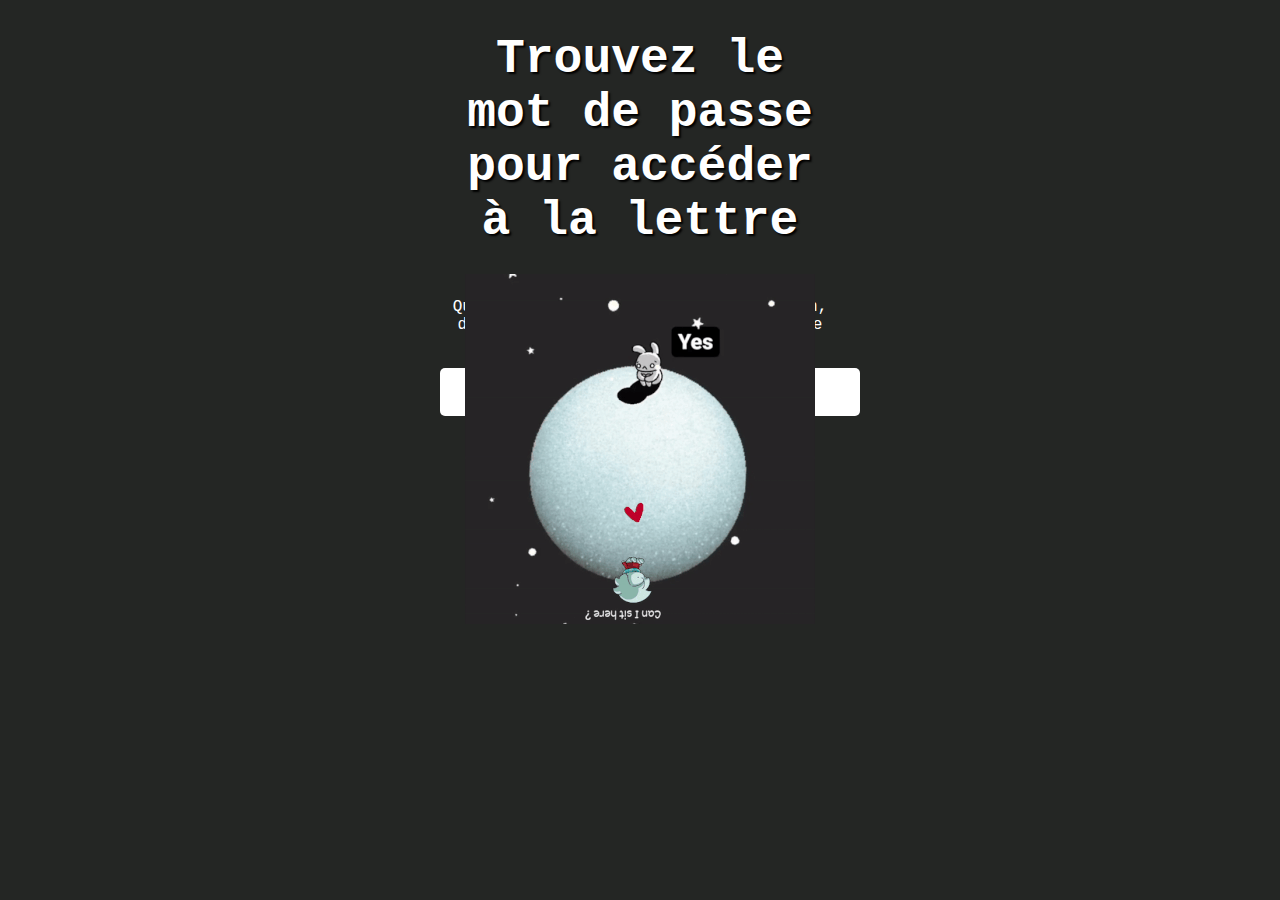
==== enigme.html @ b3e9337b "Update enigme.html" ====
<!DOCTYPE html>
<html>
  <head>
    <meta charset="UTF-8">
    <title>Enigme</title>
    <link rel="stylesheet" href="style-enigme.css">
  </head>
  <body>
  <div>  <form action="lettre.html" method="post">
      <h1>Trouvez le mot de passe pour accéder à la lettre</h1>
      <p>Qu'est-ce qui a quatre pattes le matin, deux pattes le midi et trois pattes le soir ?</p>
      <input type="text" name="password" id="password">
      <button type="submit">Soumettre</button>
    </form></div>
    
    <p style="margin-bottom: 100px;"><br><br><br><br></p>
    <div class="gif-container">
      <p><br><br><br><br><br><br><br></p>
      <img src="pando2.gif" alt="gif image">
      <p><br><br><br><br></p>
      <p style="margin-bottom: 100px;"><br><br><br><br></p>
</div>

    <script src="script-enigme.js"></script>
  </body>
</html>
---- style-enigme.css ----
body {
  background-color: #242624;
  color: #fff;
  font-family: 'Courier New', Courier, monospace;
}

.container {
  max-width: 800px;
  margin: 0 auto;
  padding: 30px;
}

h1 {
  font-size: 48px;
  text-align: center;
  margin-bottom: 50px;
  text-shadow: 2px 2px 2px #000;
}

form {
  max-width: 400px;
  margin: 0 auto;
  text-align: center;
}

label {
  display: block;
  font-size: 24px;
  margin-bottom: 20px;
}

input[type="text"] {
  font-size: 24px;
  padding: 10px;
  width: 100%;
  border-radius: 5px;
  border: none;
  margin-bottom: 20px;
}

button[type="submit"] {
  background-color: #333;
  color: #fff;
  font-size: 24px;
  padding: 10px 20px;
  border: none;
  border-radius: 5px;
  cursor: pointer;
  transition: background-color 0.3s ease;
}

button[type="submit"]:hover {
  background-color: #666;
}

.gif-container {
  position: fixed;
  bottom: 0;
  left: 50%;
  transform: translateX(-50%);
  z-index: 999;
}

.gif-container img {
  display: block;
 
}
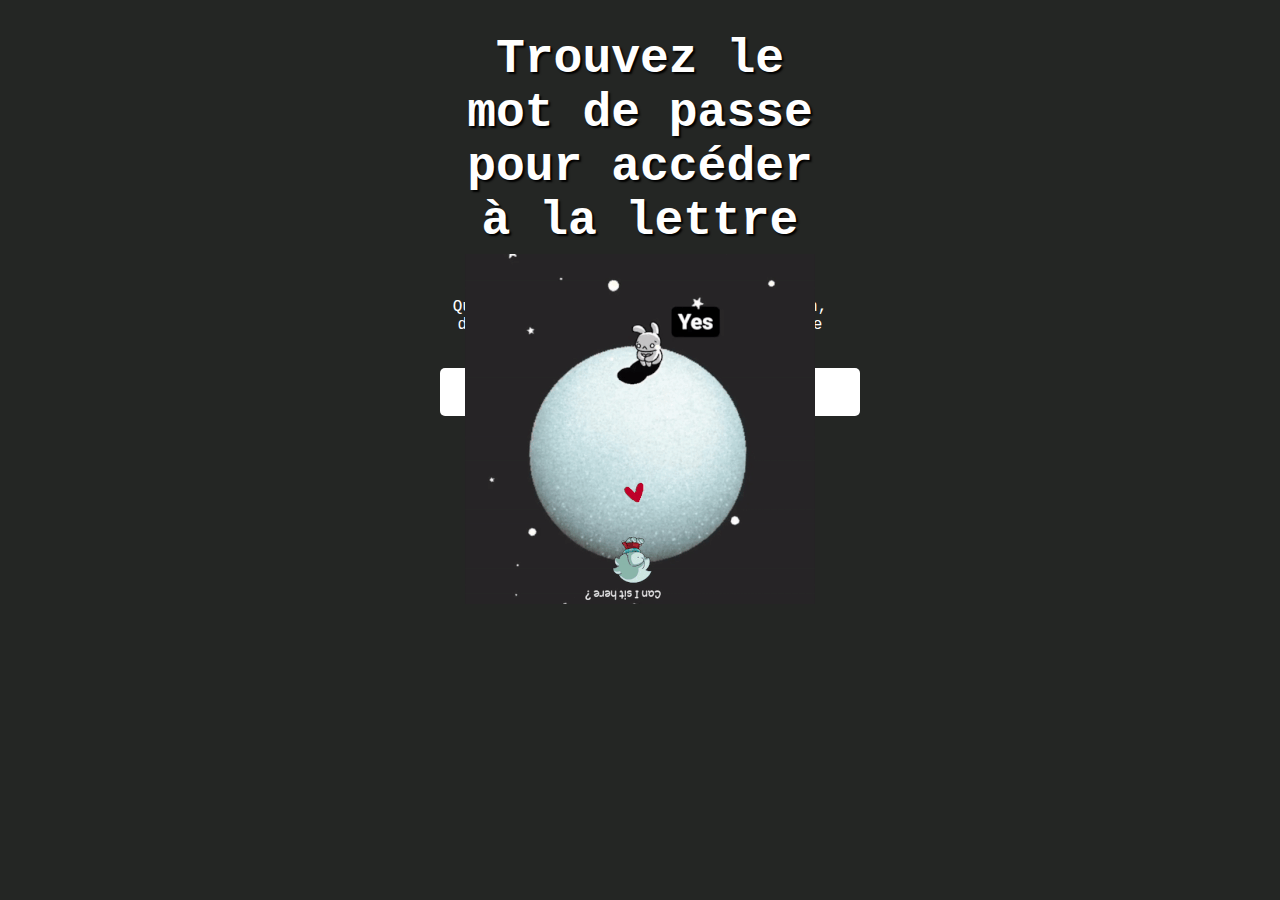
==== commit 91fcb7e7: "Update enigme.html" ====
--- a/enigme.html
+++ b/enigme.html
@@ -13,9 +13,10 @@
       <button type="submit">Soumettre</button>
     </form></div>
     
-    <p style="margin-bottom: 100px;"><br><br><br><br></p>
+    
     <div class="gif-container">
       <p><br><br><br><br><br><br><br></p>
+      <p style="margin-bottom: 100px;"><br><br><br><br></p>
       <img src="pando2.gif" alt="gif image">
       <p><br><br><br><br></p>
       <p style="margin-bottom: 100px;"><br><br><br><br></p>
--- a/style-enigme.css
+++ b/style-enigme.css
@@ -59,6 +59,8 @@
   left: 50%;
   transform: translateX(-50%);
   z-index: 999;
+  margin-bottom: 20px; /* Ajoute une marge de 20px en bas */
+  margin-top: 20px; /* Ajoute une marge de 20px en bas */
 }
 
 .gif-container img {
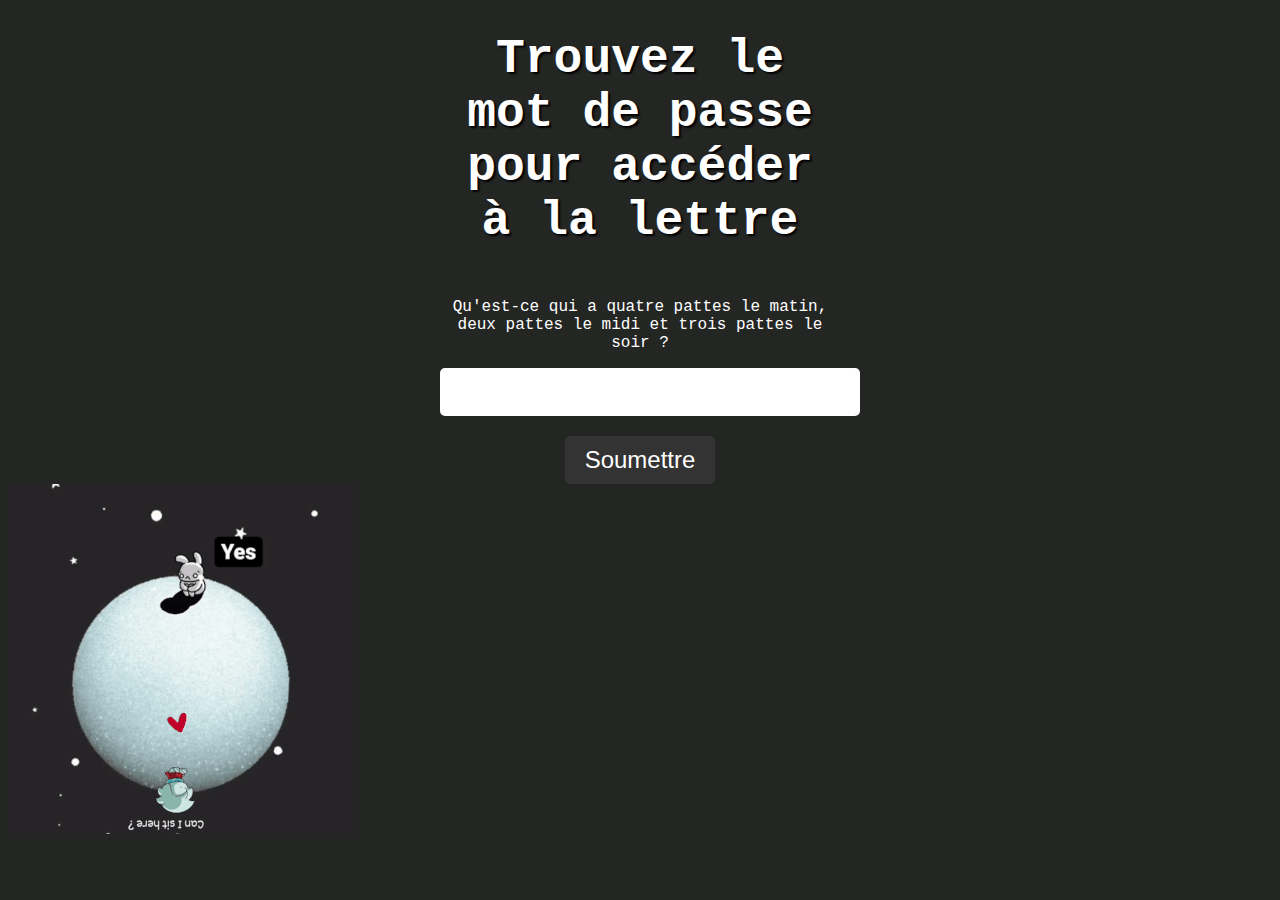
==== commit e1922aaf: "Update enigme.html" ====
--- a/enigme.html
+++ b/enigme.html
@@ -6,7 +6,7 @@
     <link rel="stylesheet" href="style-enigme.css">
   </head>
   <body>
-  <div>  <form action="lettre.html" method="post">
+  <div>  <form action="mosaic.html" method="post">
       <h1>Trouvez le mot de passe pour accéder à la lettre</h1>
       <p>Qu'est-ce qui a quatre pattes le matin, deux pattes le midi et trois pattes le soir ?</p>
       <input type="text" name="password" id="password">
@@ -15,11 +15,9 @@
     
     
     <div class="gif-container">
-      <p><br><br><br><br><br><br><br></p>
-      <p style="margin-bottom: 100px;"><br><br><br><br></p>
+     
       <img src="pando2.gif" alt="gif image">
-      <p><br><br><br><br></p>
-      <p style="margin-bottom: 100px;"><br><br><br><br></p>
+      
 </div>
 
     <script src="script-enigme.js"></script>
--- a/style-enigme.css
+++ b/style-enigme.css
@@ -53,18 +53,5 @@
   background-color: #666;
 }
 
-.gif-container {
-  position: fixed;
-  bottom: 0;
-  left: 50%;
-  transform: translateX(-50%);
-  z-index: 999;
-  margin-bottom: 20px; /* Ajoute une marge de 20px en bas */
-  margin-top: 20px; /* Ajoute une marge de 20px en bas */
-}
 
-.gif-container img {
-  display: block;
- 
-}
 
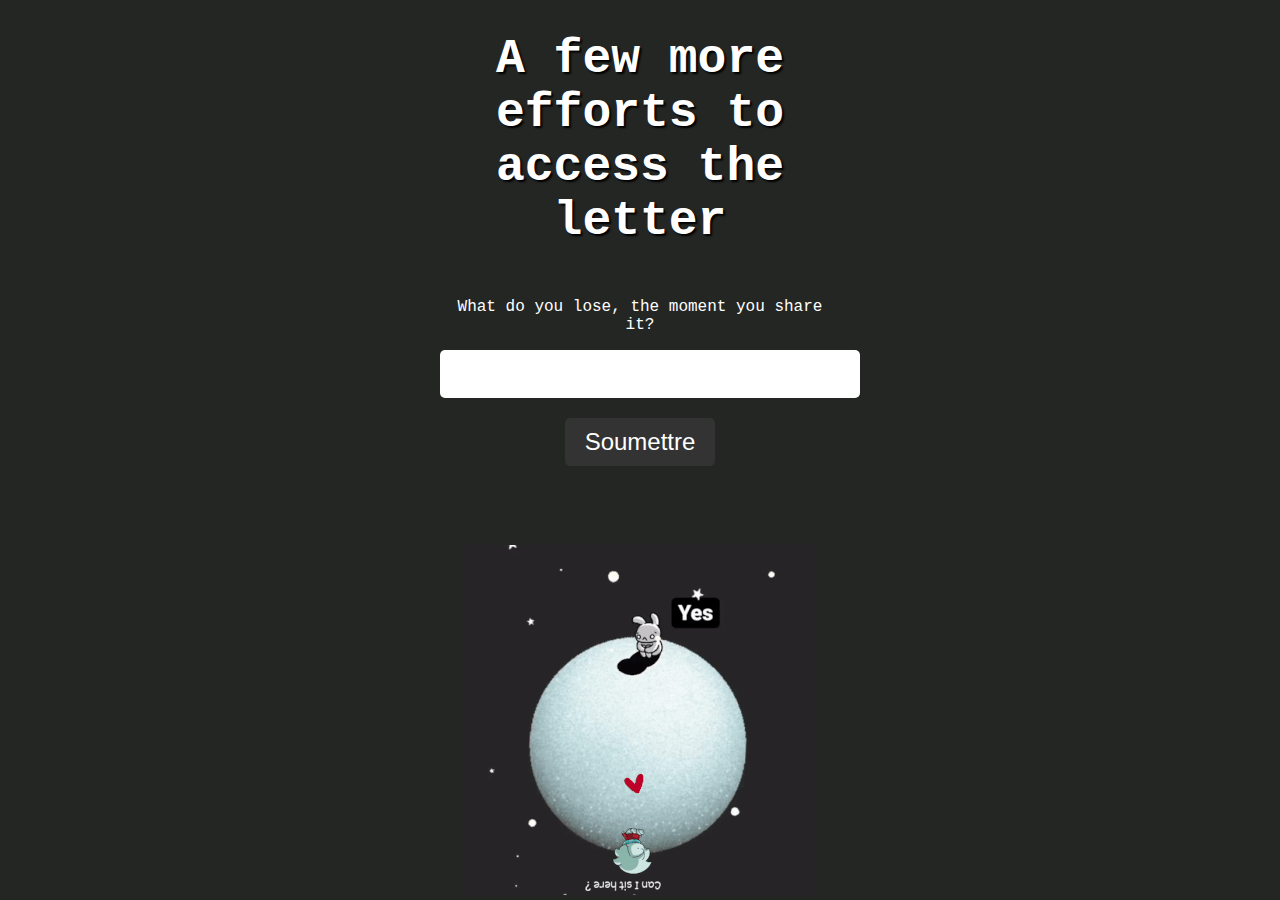
==== commit adfa5110: "Update enigme.html" ====
--- a/enigme.html
+++ b/enigme.html
@@ -7,8 +7,8 @@
   </head>
   <body>
   <div>  <form action="mosaic.html" method="post">
-      <h1>Trouvez le mot de passe pour accéder à la lettre</h1>
-      <p>Qu'est-ce qui a quatre pattes le matin, deux pattes le midi et trois pattes le soir ?</p>
+      <h1>A few more efforts to access the letter</h1>
+      <p>What do you lose, the moment you share it?</p>
       <input type="text" name="password" id="password">
       <button type="submit">Soumettre</button>
     </form></div>
--- a/style-enigme.css
+++ b/style-enigme.css
@@ -54,4 +54,13 @@
 }
 
 
+.gif-container {
+  position: fixed;
+  bottom: 0;
+  left: 50%;
+  transform: translateX(-50%);
+  z-index: 999;
+  margin-top: 50px; /* ajouter une marge supérieure pour éviter le chevauchement */
+}
 
+
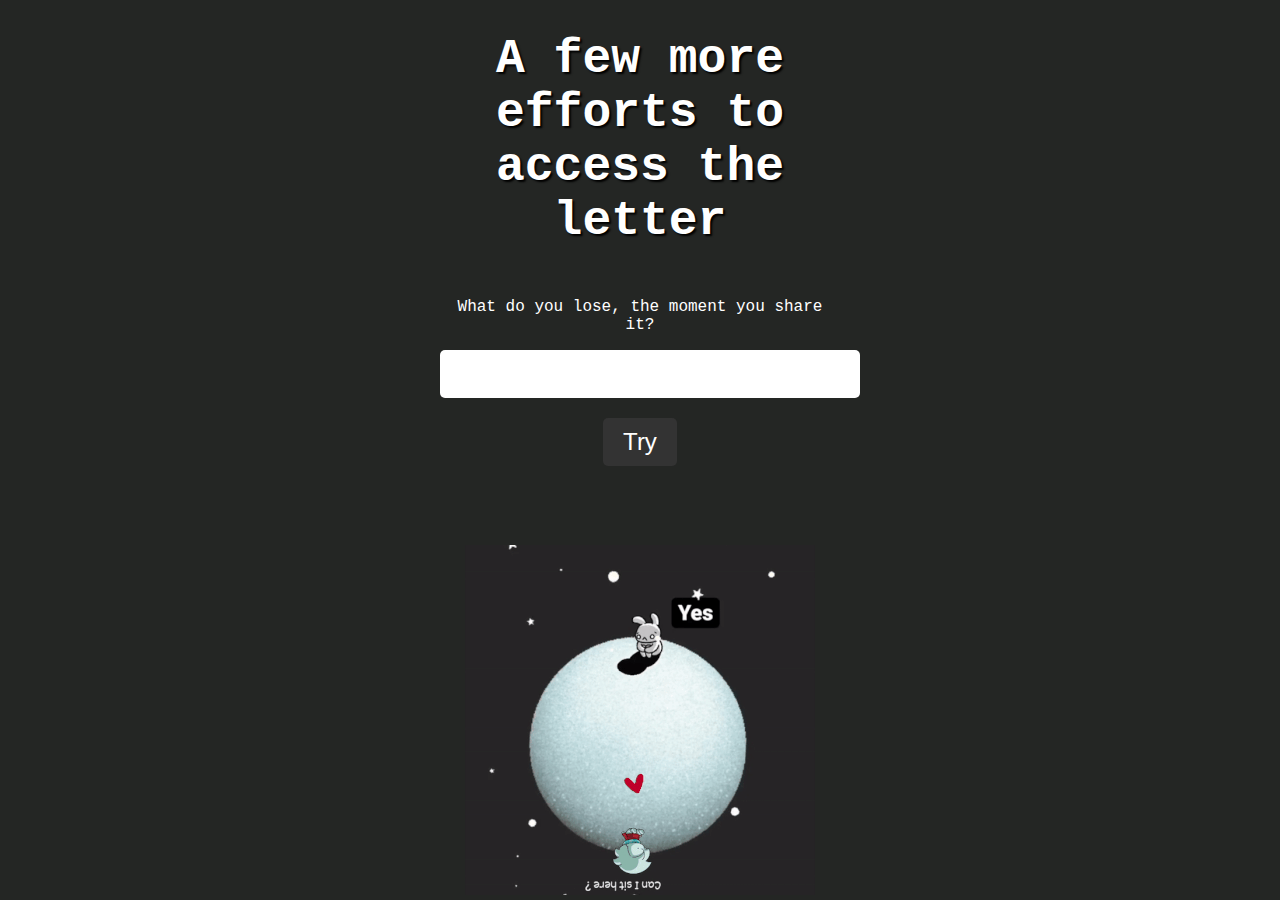
==== commit 6b4c5d3d: "Update enigme.html" ====
--- a/enigme.html
+++ b/enigme.html
@@ -10,7 +10,7 @@
       <h1>A few more efforts to access the letter</h1>
       <p>What do you lose, the moment you share it?</p>
       <input type="text" name="password" id="password">
-      <button type="submit">Soumettre</button>
+      <button type="submit">Try</button>
     </form></div>
     
     
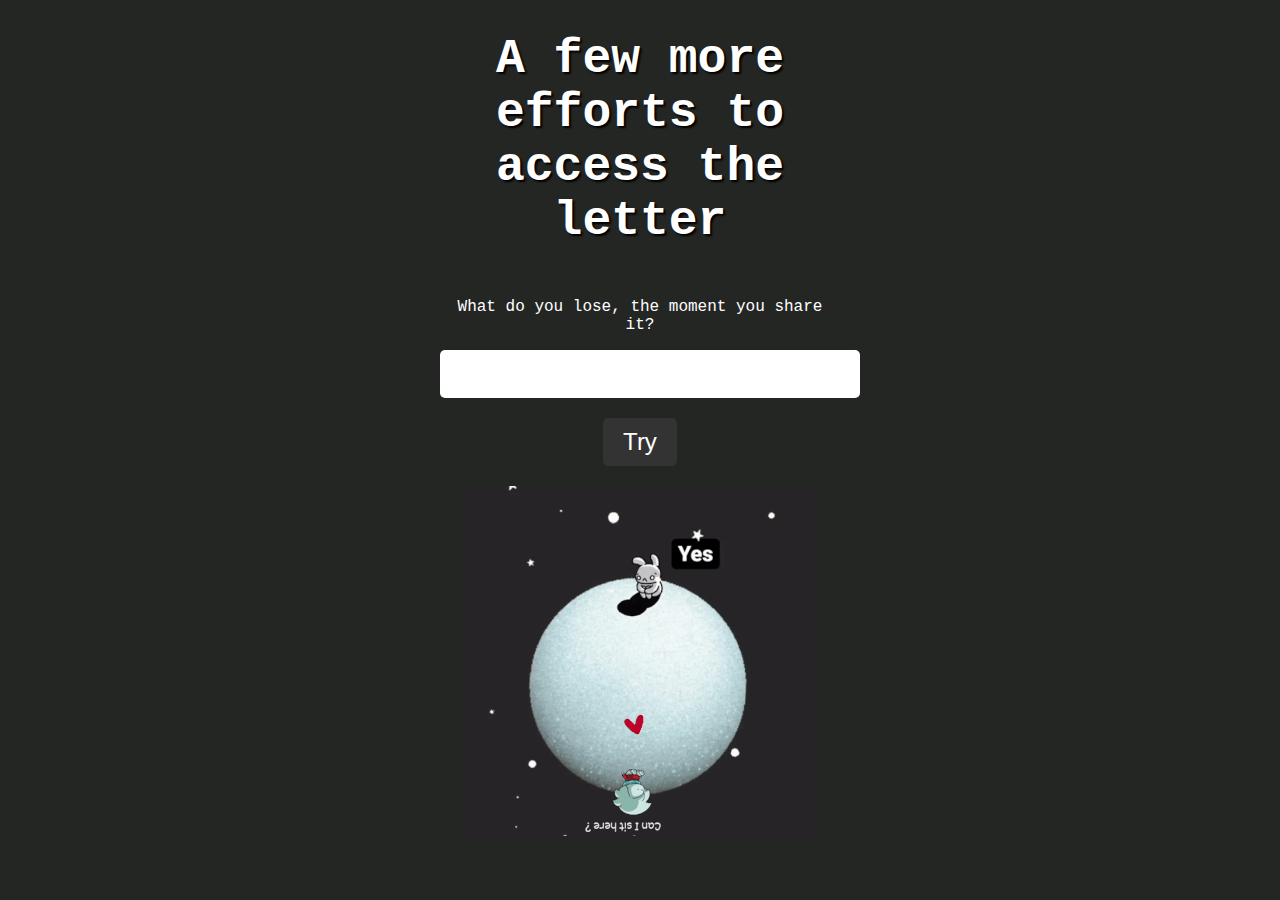
==== commit 152ff7fc: "Update enigme.html" ====
--- a/enigme.html
+++ b/enigme.html
@@ -3,6 +3,10 @@
   <head>
     <meta charset="UTF-8">
     <title>Enigme</title>
+     <meta name="description" content="Page de l'énigme">
+    <meta name="author" content="Ales">
+    <link rel="icon" href="favicon.ico" type="image/x-icon">
+    <link rel="shortcut icon" href="favicon.ico" type="image/x-icon">
     <link rel="stylesheet" href="style-enigme.css">
   </head>
   <body>
--- a/style-enigme.css
+++ b/style-enigme.css
@@ -21,12 +21,14 @@
   max-width: 400px;
   margin: 0 auto;
   text-align: center;
+  z-index: 1;
 }
 
 label {
   display: block;
   font-size: 24px;
   margin-bottom: 20px;
+  z-index: 1;
 }
 
 input[type="text"] {
@@ -36,6 +38,7 @@
   border-radius: 5px;
   border: none;
   margin-bottom: 20px;
+  z-index: 1;
 }
 
 button[type="submit"] {
@@ -47,20 +50,22 @@
   border-radius: 5px;
   cursor: pointer;
   transition: background-color 0.3s ease;
+  z-index: 1;
 }
 
 button[type="submit"]:hover {
   background-color: #666;
+  z-index: 1;
 }
 
 
 .gif-container {
-  position: fixed;
-  bottom: 0;
+  position: absolute;
+  bottom: 5;
   left: 50%;
   transform: translateX(-50%);
-  z-index: 999;
-  margin-top: 50px; /* ajouter une marge supérieure pour éviter le chevauchement */
+  z-index: 0;
+  margin-top: 20px; /* ajouter une marge supérieure pour éviter le chevauchement */
 }
 
 
